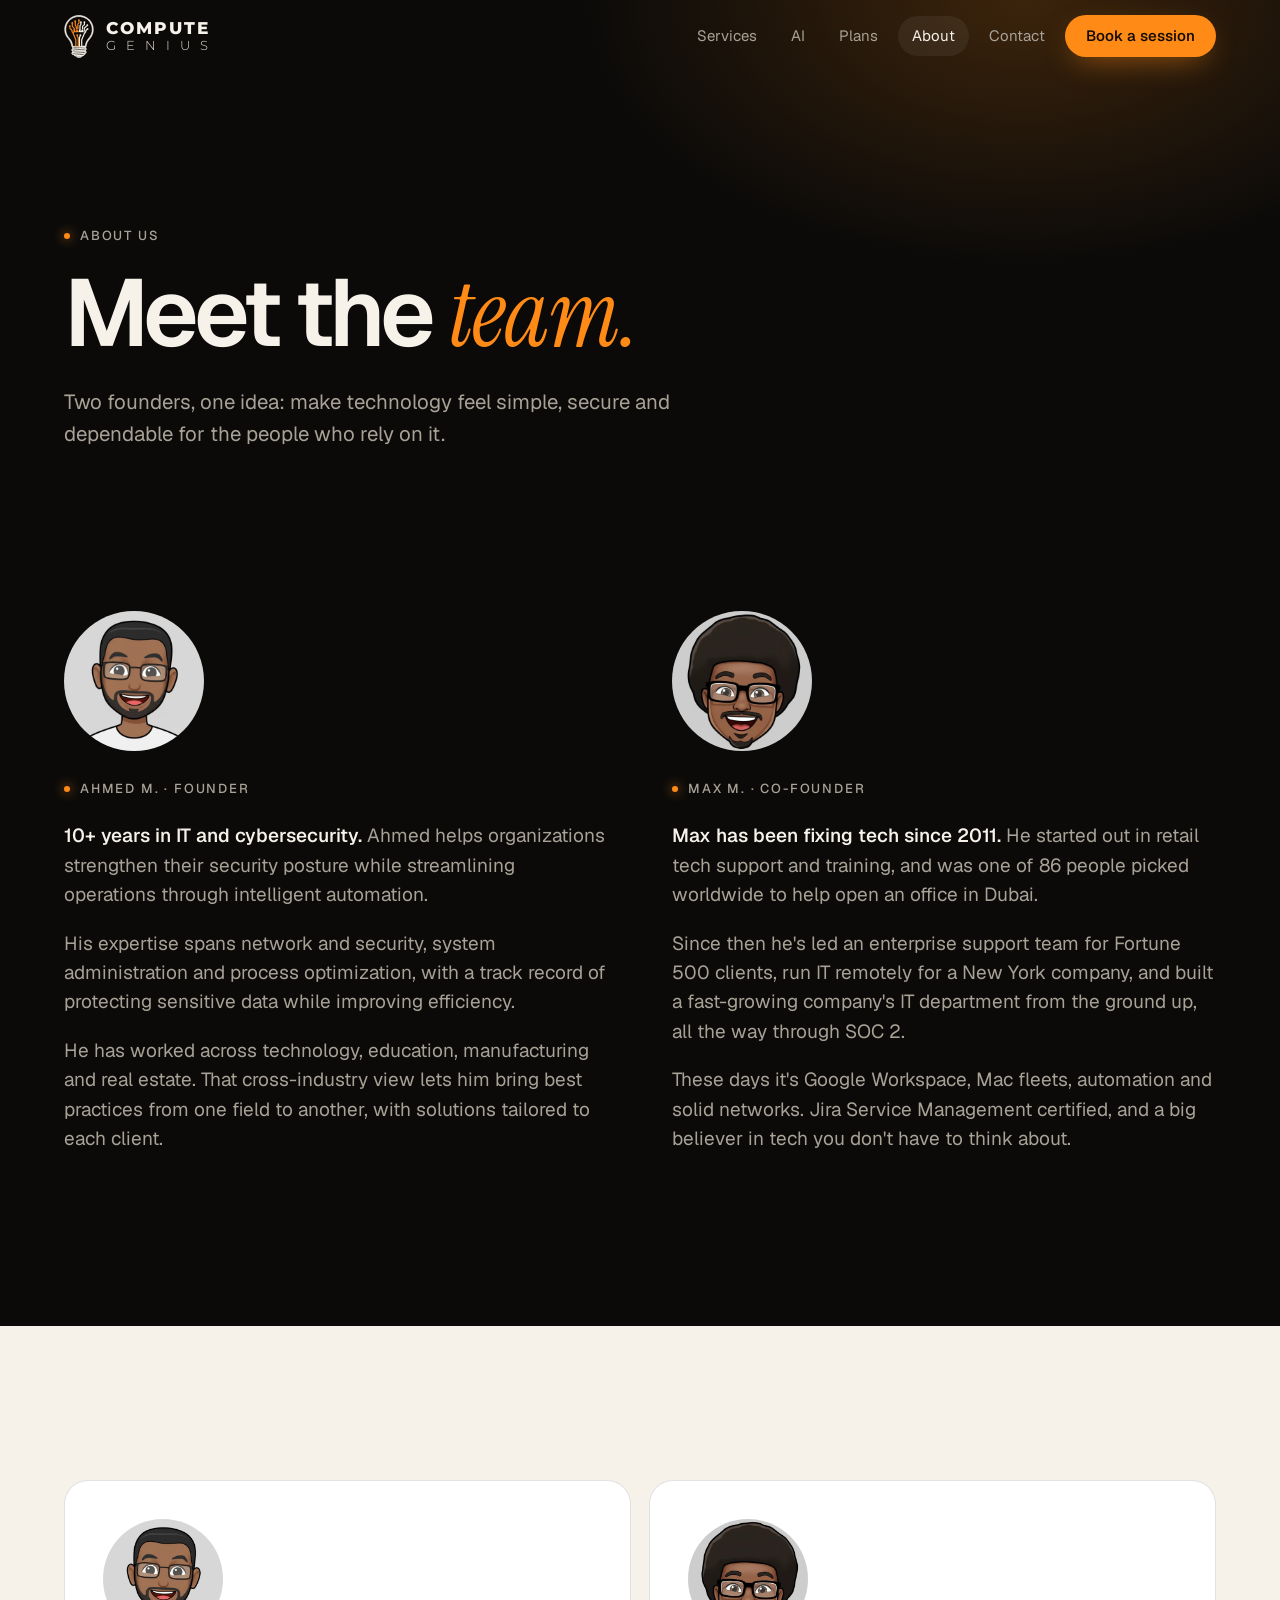
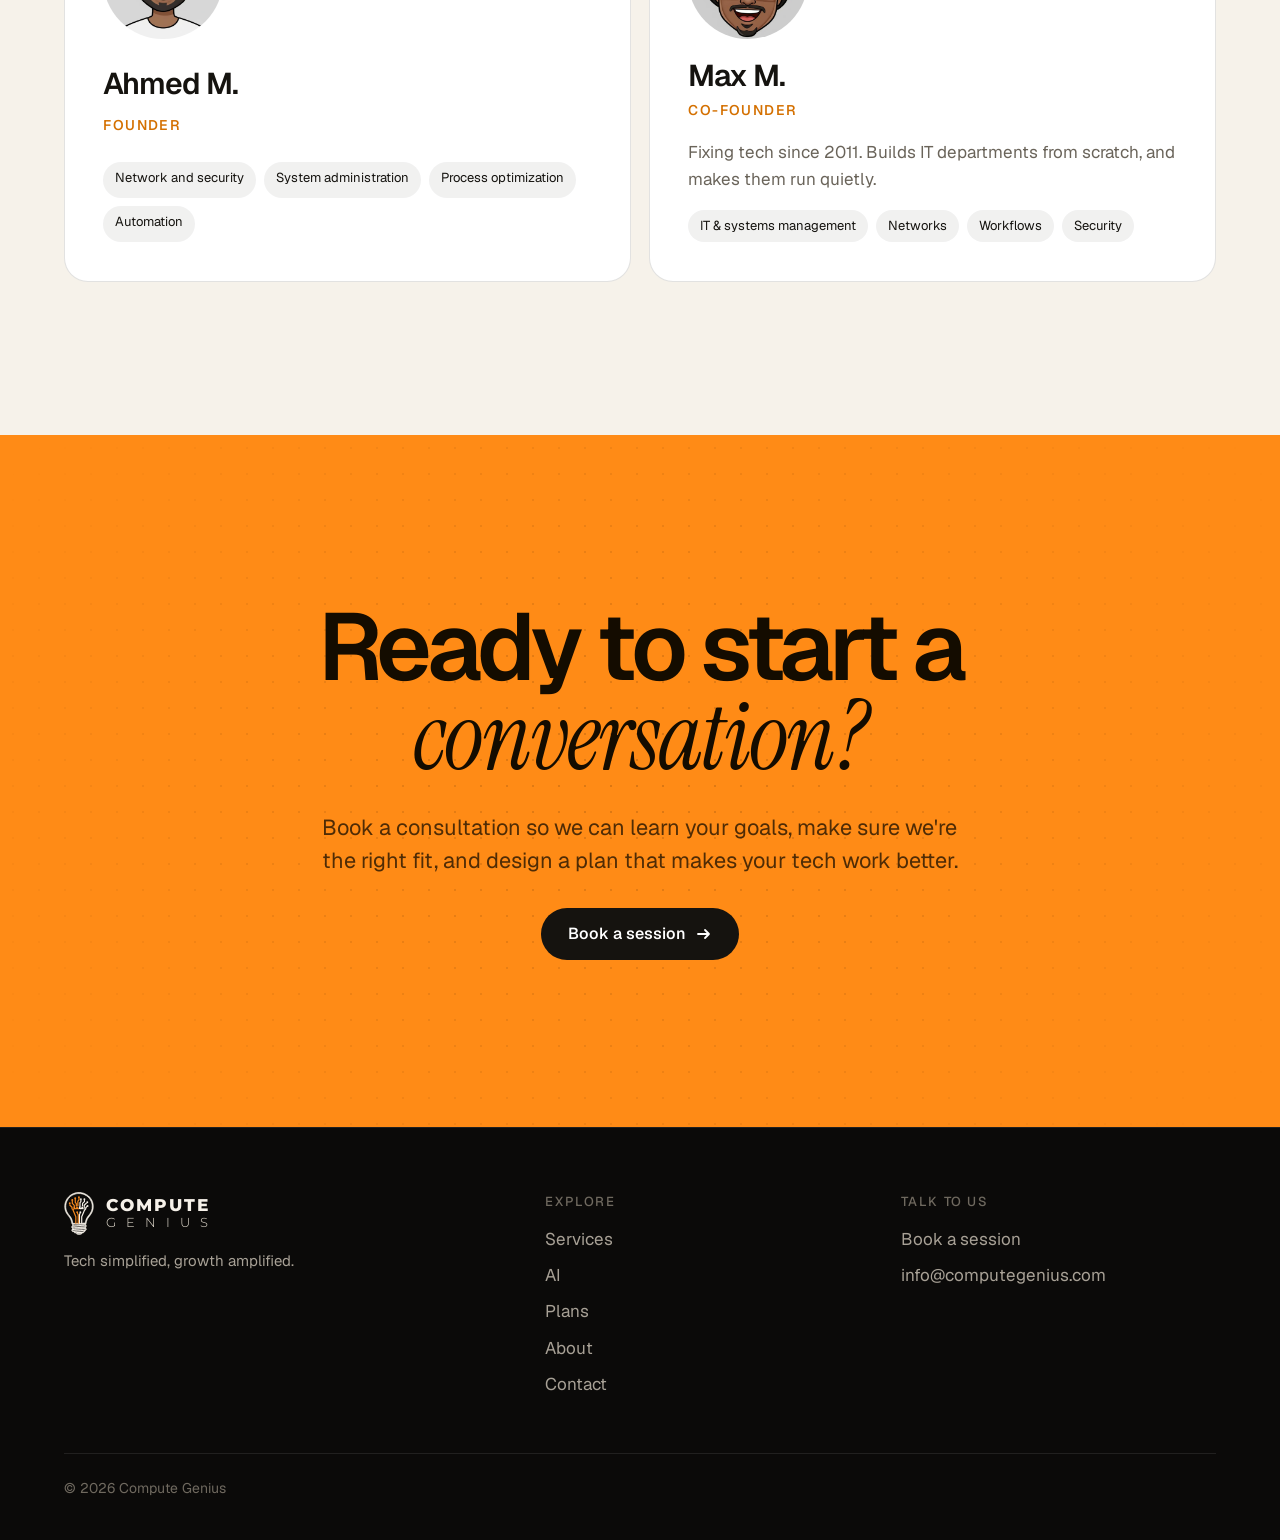
==== about.html @ c1fb6291 "Initial commit via Netlify [skip ci]" ====
<!doctype html>
<html lang="en">
<head>
<meta charset="utf-8">
<meta name="viewport" content="width=device-width,initial-scale=1,viewport-fit=cover">
<title>About — Compute Genius</title>
<meta name="description" content="Meet the founders of Compute Genius: Ahmed M. and Max M.">
<meta name="robots" content="noindex">
<meta name="theme-color" content="#0b0a09">
<meta property="og:title" content="About — Compute Genius">
<meta property="og:description" content="Meet the founders of Compute Genius: Ahmed M. and Max M.">
<link rel="icon" href="/assets/favicon.svg" type="image/svg+xml">
<link rel="preload" href="/assets/fonts/Geist-latin.woff2" as="font" type="font/woff2" crossorigin>
<link rel="stylesheet" href="/assets/style.css?v=v6">
</head>
<body>
<a class="skip" href="#main">Skip to content</a>
<header class="nav">
  <div class="wrap nav-in">
    <a class="brand" href="/" aria-label="Compute Genius home"><img class="mark" src="/assets/cg-mark.svg" width="30" height="43" alt=""><span class="wm"><b>COMPUTE</b><i><span>G</span><span>E</span><span>N</span><span>I</span><span>U</span><span>S</span></i></span></a>
    <button class="burger" aria-label="Menu" aria-expanded="false" aria-controls="links"><i></i><i></i></button>
    <nav class="links" id="links" aria-label="Main">
      <a class="l" href="/#services">Services</a>
      <a class="l" href="/#ai">AI</a>
      <a class="l" href="/#plans">Plans</a>
      <a class="l" href="/about.html" aria-current="page">About</a>
      <a class="l" href="/contact.html">Contact</a>
      <a class="btn btn-primary btn-sm" href="/contact.html">Book a session</a>
    </nav>
  </div>
</header>
<main id="main">

<section class="page-hero">
  <div class="wrap">
    <span class="eyebrow rv">About us</span>
    <h1 class="rv" style="--rd:.08s">Meet the <span class="serif accent">team.</span></h1>
    <p class="lead rv" style="--rd:.16s">Two founders, one idea: make technology feel simple, secure and dependable for the people who rely on it.</p>
  </div>
</section>

<section class="sec" style="padding-top:clamp(32px,5vw,64px)">
  <div class="wrap">
    <div class="story">
      <div class="rv">
        <div class="avatar"><img src="/assets/img/ahmed.webp?v=v6" alt="Illustrated portrait of Ahmed M., Founder" width="800" height="800"></div>
        <span class="eyebrow" style="margin-bottom:22px">Ahmed M. · Founder</span>
        <p><strong>10+ years in IT and cybersecurity.</strong> Ahmed helps organizations strengthen their security posture while streamlining operations through intelligent automation.</p>
        <p>His expertise spans network and security, system administration and process optimization, with a track record of protecting sensitive data while improving efficiency.</p>
        <p>He has worked across technology, education, manufacturing and real estate. That cross-industry view lets him bring best practices from one field to another, with solutions tailored to each client.</p>
      </div>
      <div class="rv" style="--rd:.1s">
        <div class="avatar"><img src="/assets/img/max.webp?v=v6" alt="Illustrated portrait of Max M., Co-Founder" width="800" height="800"></div>
        <span class="eyebrow" style="margin-bottom:22px">Max M. · Co-Founder</span>
        <p><strong>Max has been fixing tech since 2011.</strong> He started out in retail tech support and training, and was one of 86 people picked worldwide to help open an office in Dubai.</p>
        <p>Since then he's led an enterprise support team for Fortune 500 clients, run IT remotely for a New York company, and built a fast-growing company's IT department from the ground up, all the way through SOC 2.</p>
        <p>These days it's Google Workspace, Mac fleets, automation and solid networks. Jira Service Management certified, and a big believer in tech you don't have to think about.</p>
      </div>
    </div>
  </div>
</section>

<section class="sec paper">
  <div class="wrap">
    <div class="team">
      <article class="person rv"><div class="avatar"><img src="/assets/img/ahmed.webp?v=v6" alt="Illustrated portrait of Ahmed M., Founder" width="800" height="800"></div><h3>Ahmed M.</h3><div class="role">Founder</div>
        <div class="chips"><span>Network and security</span><span>System administration</span><span>Process optimization</span><span>Automation</span></div></article>
      <article class="person rv" style="--rd:.1s"><div class="avatar"><img src="/assets/img/max.webp?v=v6" alt="Illustrated portrait of Max M., Co-Founder" width="800" height="800"></div><h3>Max M.</h3><div class="role">Co-Founder</div>
        <p>Fixing tech since 2011. Builds IT departments from scratch, and makes them run quietly.</p>
        <div class="chips"><span>IT &amp; systems management</span><span>Networks</span><span>Workflows</span><span>Security</span></div></article>
    </div>
  </div>
</section>
<section class="cta">
  <div class="wrap">
    <h2 class="rv">Ready to start a <span class="serif">conversation?</span></h2>
    <p class="rv" style="--rd:.1s">Book a consultation so we can learn your goals, make sure we're the right fit, and design a plan that makes your tech work better.</p>
    <a class="btn btn-dark rv" style="--rd:.2s" href="/contact.html">Book a session <svg viewBox="0 0 16 16" fill="none" stroke="currentColor" stroke-width="1.8" stroke-linecap="round" stroke-linejoin="round" aria-hidden="true"><path d="M2 8h11M9 4l4 4-4 4"/></svg></a>
  </div>
</section>

</main>
<footer>
  <div class="wrap">
    <div class="foot">
      <div>
        <a class="brand" href="/"><img class="mark" src="/assets/cg-mark.svg" width="30" height="43" alt=""><span class="wm"><b>COMPUTE</b><i><span>G</span><span>E</span><span>N</span><span>I</span><span>U</span><span>S</span></i></span></a>
        <p>Tech simplified, growth amplified.</p>
      </div>
      <div>
        <h4>Explore</h4>
        <ul>
          <li><a href="/#services">Services</a></li>
          <li><a href="/#ai">AI</a></li>
          <li><a href="/#plans">Plans</a></li>
          <li><a href="/about.html">About</a></li>
          <li><a href="/contact.html">Contact</a></li>
        </ul>
      </div>
      <div>
        <h4>Talk to us</h4>
        <ul>
          <li><a href="/contact.html">Book a session</a></li>
          <li><a href="mailto:info@computegenius.com">info@computegenius.com</a></li>
        </ul>
      </div>
    </div>
    <div class="legal"><span>© 2026 Compute Genius</span></div>
  </div>
</footer>
<script src="/assets/main.js?v=v6" defer></script>

</body>
</html>
---- assets/style.css ----
@font-face {
  font-family: 'Montserrat';
  font-style: normal;
  font-weight: 300 800;
  font-display: swap;
  src: url(/assets/fonts/Montserrat-latin.woff2) format('woff2');
  unicode-range: U+0000-00FF, U+0131, U+0152-0153, U+02BB-02BC, U+02C6, U+02DA, U+02DC, U+0304, U+0308, U+0329, U+2000-206F, U+20AC, U+2122, U+2191, U+2193, U+2212, U+2215, U+FEFF, U+FFFD;
}
@font-face {
  font-family: 'Geist';
  font-style: normal;
  font-weight: 300 800;
  font-display: swap;
  src: url(/assets/fonts/Geist-latin.woff2) format('woff2');
  unicode-range: U+0000-00FF, U+0131, U+0152-0153, U+02BB-02BC, U+02C6, U+02DA, U+02DC, U+0304, U+0308, U+0329, U+2000-206F, U+20AC, U+2122, U+2191, U+2193, U+2212, U+2215, U+FEFF, U+FFFD;
}
@font-face {
  font-family: 'Instrument Serif';
  font-style: italic;
  font-weight: 400;
  font-display: swap;
  src: url(/assets/fonts/InstrumentSerif-italic.woff2) format('woff2');
  unicode-range: U+0000-00FF, U+0131, U+0152-0153, U+02BB-02BC, U+02C6, U+02DA, U+02DC, U+0304, U+0308, U+0329, U+2000-206F, U+20AC, U+2122, U+2191, U+2193, U+2212, U+2215, U+FEFF, U+FFFD;
}

:root{
  --bg:#0b0a09; --bg2:#12100e; --surface:#171412; --line:rgba(255,255,255,.09);
  --text:#f6f1e9; --muted:#a8a196; --dim:#6f695f;
  --orange:#ff8b16; --orange-2:#ffb35e; --orange-deep:#d47000;
  --paper:#f6f2ea; --ink:#15130f; --ink-muted:#6a645a; --paper-line:rgba(21,19,15,.12);
  --sans:'Geist',ui-sans-serif,system-ui,-apple-system,'Segoe UI',Helvetica,Arial,sans-serif;
  --serif:'Instrument Serif',Georgia,'Times New Roman',serif;
  --pad:clamp(20px,5vw,64px); --max:1240px; --r:24px;
}
*,*::before,*::after{box-sizing:border-box}
html{-webkit-text-size-adjust:100%;scroll-behavior:smooth}
body{margin:0;background:var(--bg);color:var(--text);font-family:var(--sans);font-size:17px;line-height:1.55;-webkit-font-smoothing:antialiased;overflow-x:hidden}
section[id]{scroll-margin-top:96px}
img,svg{display:block;max-width:100%}
a{color:inherit;text-decoration:none}
button{font:inherit;color:inherit}
.wrap{width:100%;max-width:calc(var(--max) + var(--pad)*2);margin:0 auto;padding:0 var(--pad)}
.skip{position:absolute;left:-999px;top:8px;background:var(--orange);color:#000;padding:8px 14px;border-radius:99px;z-index:100}
.skip:focus{left:8px}
:focus-visible{outline:2px solid var(--orange);outline-offset:3px;border-radius:6px}

/* type */
h1,h2,h3{margin:0;font-weight:600;letter-spacing:-.035em;line-height:1.02}
.eyebrow{display:inline-flex;align-items:center;gap:10px;font-size:13px;letter-spacing:.14em;text-transform:uppercase;color:var(--muted);font-weight:500}
.eyebrow::before{content:"";width:6px;height:6px;border-radius:50%;background:var(--orange);box-shadow:0 0 12px var(--orange)}
.serif{font-family:var(--serif);font-style:italic;font-weight:400;letter-spacing:-.01em}
.accent{color:var(--orange)}
h2.big{font-size:clamp(36px,5.4vw,76px)}
.lead{font-size:clamp(18px,1.6vw,21px);color:var(--muted);max-width:34em}

/* buttons */
.btn{display:inline-flex;align-items:center;justify-content:center;gap:10px;height:52px;padding:0 26px;border-radius:99px;font-weight:550;font-size:16px;border:1px solid transparent;cursor:pointer;transition:transform .25s,background .25s,box-shadow .25s,border-color .25s;white-space:nowrap}
.btn-primary{background:var(--orange);color:#140c00;box-shadow:0 0 0 0 rgba(255,139,22,.5),0 10px 30px -10px rgba(255,139,22,.6)}
.btn-primary:hover{transform:translateY(-2px);background:#ff9a34;box-shadow:0 0 0 6px rgba(255,139,22,.15),0 16px 40px -10px rgba(255,139,22,.7)}
.btn-ghost{border-color:rgba(255,255,255,.2);color:var(--text);background:rgba(255,255,255,.03)}
.btn-ghost:hover{border-color:rgba(255,255,255,.45);background:rgba(255,255,255,.07);transform:translateY(-2px)}
.btn-dark{background:#15130f;color:#fff}
.btn-dark:hover{transform:translateY(-2px);background:#000}
.btn svg{width:16px;height:16px;transition:transform .25s}
.btn:hover svg{transform:translateX(3px)}
.btn-sm{height:42px;padding:0 20px;font-size:15px}

/* nav */
.nav{position:fixed;top:0;left:0;right:0;z-index:50;transition:background .3s,border-color .3s,backdrop-filter .3s;border-bottom:1px solid transparent}
.nav.scrolled{background:rgba(11,10,9,.72);backdrop-filter:saturate(1.4) blur(18px);-webkit-backdrop-filter:saturate(1.4) blur(18px);border-color:var(--line)}
.nav-in{display:flex;align-items:center;justify-content:space-between;height:72px}
.brand{display:flex;align-items:center;gap:10px}
.brand{gap:12px}
.brand .mark{width:30px;height:43px;flex:none}
.wm{display:grid;gap:3px;width:max-content;line-height:1}
.wm b{font-family:'Montserrat',var(--sans);font-weight:800;font-size:16.5px;letter-spacing:.12em;color:var(--text);margin-right:-.12em}
.wm i{font-style:normal;font-family:'Montserrat',var(--sans);font-weight:300;font-size:12.5px;color:#e4ddd0;display:flex;justify-content:space-between}
.links{display:flex;align-items:center;gap:6px}
.links a.l{padding:8px 14px;border-radius:99px;color:var(--muted);font-size:15px;transition:color .2s,background .2s}
.links a.l:hover,.links a.l[aria-current="page"]{color:var(--text);background:rgba(255,255,255,.06)}
.burger{display:none;width:44px;height:44px;border-radius:50%;border:1px solid var(--line);background:rgba(255,255,255,.04);cursor:pointer;position:relative}
.burger i{position:absolute;left:13px;right:13px;height:1.5px;background:var(--text);transition:transform .3s,opacity .3s}
.burger i:nth-child(1){top:18px}.burger i:nth-child(2){top:25px}
.nav.open .burger i:nth-child(1){transform:translateY(3.5px) rotate(45deg)}
.nav.open .burger i:nth-child(2){transform:translateY(-3.5px) rotate(-45deg)}

/* hero */
.hero{position:relative;min-height:100svh;display:flex;align-items:center;padding:112px 0 72px;overflow:hidden;isolation:isolate}
.hero::before{content:"";position:absolute;inset:0;z-index:-2;background:
  radial-gradient(60% 60% at var(--gx,72%) var(--gy,45%),rgba(255,139,22,calc(.22*var(--lit,1))),transparent 70%),
  radial-gradient(40% 50% at 12% 100%,rgba(255,139,22,.06),transparent 70%);transition:background .3s}
.hero::after{content:"";position:absolute;inset:0;z-index:-1;background-image:radial-gradient(rgba(255,255,255,.07) 1px,transparent 1.2px);background-size:28px 28px;mask-image:radial-gradient(70% 70% at 70% 45%,#000 0,transparent 75%);-webkit-mask-image:radial-gradient(70% 70% at 70% 45%,#000 0,transparent 75%)}
.hero-grid{display:grid;grid-template-columns:1.2fr .8fr;align-items:center;gap:clamp(20px,4vw,64px)}
.hero h1{font-size:clamp(46px,6.1vw,98px);letter-spacing:-.05em;line-height:.93;margin:22px 0 28px}
.hero h1 .line{display:block;overflow:hidden;padding-bottom:.08em}
.hero h1 .line>span{display:inline-block}
.hero h1 .serif{font-size:1.06em;color:var(--orange);letter-spacing:-.02em}
.hero .lead{margin:0 0 36px}
.cta-row{display:flex;gap:12px;flex-wrap:wrap}
.hero-meta{display:flex;gap:28px;margin-top:48px;color:var(--dim);font-size:14px;flex-wrap:wrap}
.hero-meta b{display:block;color:var(--text);font-weight:550;font-size:15px;margin-bottom:2px}

/* bulb */
.bulb-wrap{position:relative;justify-self:center;width:min(100%,400px);aspect-ratio:530/765}
.bulb-btn{all:unset;display:block;width:100%;height:100%;cursor:pointer;position:relative;-webkit-tap-highlight-color:transparent}
.bulb-btn:focus-visible{outline:2px solid var(--orange);outline-offset:10px;border-radius:40px}
.halo{position:absolute;inset:-14% -34% -2%;background:radial-gradient(closest-side,rgba(255,170,70,.5),rgba(247,137,31,.14) 48%,transparent 72%);opacity:0;animation:halo-on 2.6s .4s forwards;transition:opacity .5s;pointer-events:none;filter:blur(6px)}
.is-off .halo{opacity:0!important;animation:none}
.bulb{width:100%;height:100%;overflow:visible;--o:#F7891F;--w:#F4EFE6}
.bulb .art{animation:art-on 2s .15s both}
.bulb .k{fill:var(--w)}
.bulb .ln path,.bulb .ln circle{fill:none;stroke-width:10.2;stroke-linejoin:miter;stroke-miterlimit:3}
.bulb .ln .nd{stroke-width:10.4}
.bulb .ln .core{fill:#ffd9a0;stroke:none;opacity:.16}
.bulb .o{stroke:var(--o)}
.bulb .w{stroke:var(--w)}
.bulb .halo-n{pointer-events:none}
.bulb .sp{fill:none;stroke:#fff1d4;stroke-width:6;stroke-linecap:round;stroke-linejoin:round;opacity:0;filter:drop-shadow(0 0 4px #ffb35e) drop-shadow(0 0 9px rgba(247,137,31,.9))}
.bulb *{transition:stroke .45s,fill .45s}
.is-off .bulb{--o:#4b4238;--w:#4b4238}
.is-off .bulb .sp,.is-off .bulb .halo-n,.is-off .bulb #lift{display:none}
.is-off .bulb .ln .core{opacity:0}
.is-off .bulb .art{animation:none}
.bulb-hint{position:absolute;left:50%;bottom:-30px;transform:translateX(-50%);font-size:12px;letter-spacing:.14em;text-transform:uppercase;color:var(--dim);white-space:nowrap;opacity:0;animation:fade 1s 3s forwards;pointer-events:none}
@keyframes halo-on{0%{opacity:0}8%{opacity:.7}12%{opacity:.1}20%{opacity:.85}26%{opacity:.25}34%{opacity:.9}100%{opacity:1}}
@keyframes art-on{0%{opacity:0}8%{opacity:1}12%{opacity:.25}20%{opacity:1}26%{opacity:.5}34%,100%{opacity:1}}
@keyframes fade{to{opacity:1}}

/* reveal */
.js .rv{opacity:0;transform:translateY(28px);transition:opacity .9s cubic-bezier(.2,.7,.2,1),transform .9s cubic-bezier(.2,.7,.2,1);transition-delay:var(--rd,0s)}
.js .rv.in{opacity:1;transform:none}
.js .hero h1 .line>span{transform:translateY(105%);transition:transform 1.1s cubic-bezier(.2,.8,.2,1);transition-delay:var(--rd,0s)}
.js .hero.go h1 .line>span{transform:none}

/* marquee */
.marquee{border-block:1px solid var(--line);background:var(--bg2);overflow:hidden;padding:22px 0;mask-image:linear-gradient(90deg,transparent,#000 8%,#000 92%,transparent);-webkit-mask-image:linear-gradient(90deg,transparent,#000 8%,#000 92%,transparent)}
.marquee-track{display:flex;gap:56px;width:max-content;animation:marq 38s linear infinite}
.marquee span{font-size:clamp(20px,2.4vw,30px);letter-spacing:-.02em;color:var(--dim);display:flex;align-items:center;gap:56px;white-space:nowrap}
.marquee span::after{content:"";width:8px;height:8px;border-radius:50%;background:var(--orange);opacity:.7}
@keyframes marq{to{transform:translateX(-50%)}}

/* scene */
.scene{position:relative;height:240vh}
.scene-stick{position:sticky;top:0;height:100svh;display:flex;flex-direction:column;justify-content:center;gap:clamp(20px,4vh,48px);overflow:hidden}
.scene h2{font-size:clamp(40px,7vw,104px);text-align:center;letter-spacing:-.05em;line-height:.95}
.scene h2 .swap{display:grid;justify-items:center}
.scene h2 .swap>span{grid-area:1/1;transition:opacity .5s,transform .6s,filter .5s}
.scene h2 .w-b{opacity:0;transform:translateY(.3em);filter:blur(8px)}
.scene.done h2 .w-a{opacity:0;transform:translateY(-.3em);filter:blur(8px)}
.scene.done h2 .w-b{opacity:1;transform:none;filter:none}
.scene-note{text-align:center;color:var(--muted);max-width:30em;margin:0 auto;padding:0 var(--pad);font-size:clamp(17px,1.5vw,20px)}
.wires{width:100%;height:clamp(200px,36vh,340px);overflow:visible}
.wires path{fill:none;stroke-width:2.5;stroke-linecap:round;stroke-linejoin:round;vector-effect:non-scaling-stroke}
.wires circle{transition:fill .4s,filter .4s}

/* sections */
section.sec{padding:clamp(88px,12vw,168px) 0;position:relative}
.sec-head{display:grid;gap:22px;margin-bottom:clamp(44px,6vw,80px)}
.sec-head.center{text-align:center;justify-items:center}
.sec-head h2{max-width:14em}

/* services */
.cards{display:grid;grid-template-columns:repeat(3,1fr);gap:18px}
.card{position:relative;border-radius:var(--r);background:var(--surface);border:1px solid var(--line);padding:clamp(26px,3vw,38px);display:flex;flex-direction:column;gap:16px;overflow:hidden;transition:transform .4s,border-color .4s}
.card::before{content:"";position:absolute;inset:0;background:radial-gradient(420px circle at var(--mx,50%) var(--my,0%),rgba(255,139,22,.16),transparent 60%);opacity:0;transition:opacity .4s;pointer-events:none}
.card:hover{transform:translateY(-6px);border-color:rgba(255,139,22,.35)}
.card:hover::before{opacity:1}
.card .num{font-size:14px;color:var(--dim);letter-spacing:.1em;font-variant-numeric:tabular-nums}
.ico{width:64px;height:64px;border-radius:18px;display:grid;place-items:center;background:rgba(255,139,22,.1);border:1px solid rgba(255,139,22,.25)}
.ico svg{width:30px;height:30px;stroke:var(--orange);fill:none;stroke-width:1.6;stroke-linecap:round;stroke-linejoin:round}
.card .ico{margin-bottom:2px}
.card h3{font-size:clamp(26px,2.3vw,32px);letter-spacing:-.03em;line-height:1.1;min-height:2.2em;display:flex;align-items:flex-end}
.card p{margin:0;color:var(--muted);min-height:3.1em}
.card ul{list-style:none;margin:4px 0 0;padding:18px 0 0;border-top:1px solid var(--line);display:grid;gap:10px;font-size:15px;color:var(--text);flex:1;align-content:start}
.card li{display:flex;gap:10px;align-items:flex-start;line-height:1.35}

.card li::before{content:"";width:5px;height:5px;border-radius:50%;background:var(--orange);flex:none}

/* paper sections */
.paper{background:var(--paper);color:var(--ink)}
.paper .eyebrow{color:var(--ink-muted)}
.paper .lead{color:var(--ink-muted)}
.plans{display:grid;grid-template-columns:repeat(3,1fr);gap:18px;align-items:stretch}
.plan{background:#fff;border:1px solid var(--paper-line);border-radius:var(--r);padding:clamp(26px,3vw,38px);display:flex;flex-direction:column;gap:20px;transition:transform .4s,box-shadow .4s}
.plan:hover{transform:translateY(-6px);box-shadow:0 30px 60px -30px rgba(21,19,15,.3)}
.plan .tier{font-size:14px;letter-spacing:.12em;text-transform:uppercase;color:var(--ink-muted)}
.plan h3{font-size:clamp(34px,3.4vw,46px);letter-spacing:-.04em}
.plan h3 .serif{color:var(--orange-deep)}
.plan .for{margin:0;color:var(--ink-muted);min-height:4.9em}
.plan .plan-tagline{margin:0;font-weight:550}
.plan .plan-fit{margin:0;font-size:16px}
.plans-note{margin:24px 0 0;color:var(--ink-muted);font-size:16px;max-width:75em}
.plan ul{list-style:none;margin:0;padding:22px 0 0;border-top:1px solid var(--paper-line);display:grid;gap:13px;flex:1;align-content:start}
.plan li{display:flex;gap:12px;align-items:flex-start;font-size:16px}
.plan li svg{flex:none;width:20px;height:20px;margin-top:2px;stroke:var(--orange-deep);fill:none;stroke-width:2;stroke-linecap:round;stroke-linejoin:round}
.plan.dark{background:#15130f;color:var(--text);border-color:#15130f;position:relative;overflow:hidden}
.plan.dark::before{content:"";position:absolute;right:-30%;top:-20%;width:90%;aspect-ratio:1;background:radial-gradient(closest-side,rgba(255,139,22,.35),transparent);pointer-events:none}
.plan.dark .tier,.plan.dark .for{color:var(--muted)}
.plan.dark h3 .serif{color:var(--orange)}
.plan.dark ul{border-color:var(--line)}
.plan.dark li svg{stroke:var(--orange)}
.plan .btn{margin-top:6px}
.custom{margin-top:18px;border-radius:var(--r);border:1px dashed rgba(21,19,15,.3);padding:clamp(24px,3vw,36px);display:flex;justify-content:space-between;align-items:center;gap:24px;flex-wrap:wrap}
.custom h3{font-size:clamp(24px,2.6vw,34px)}
.custom p{margin:6px 0 0;color:var(--ink-muted);max-width:36em}
.custom.talk{border:1.5px solid rgba(212,112,0,.35);background:linear-gradient(180deg,#fff,rgba(255,139,22,.08));padding:clamp(28px,3.4vw,44px);align-items:center}
.custom.talk .eyebrow{margin-bottom:10px}
.custom.talk h3{font-size:clamp(30px,3.2vw,44px);letter-spacing:-.04em}
.custom.talk h3 .serif,.custom.talk h3{color:var(--ink)}
.custom.talk p{margin-top:10px;max-width:38em;font-size:17px}

/* why */
.why-grid{display:grid;grid-template-columns:1.1fr .9fr;gap:clamp(32px,6vw,96px);align-items:start}
.bignum{font-size:clamp(120px,19vw,300px);font-weight:600;letter-spacing:-.07em;line-height:.8;background:linear-gradient(180deg,#ffd29a,var(--orange) 55%,var(--orange-deep));-webkit-background-clip:text;background-clip:text;color:transparent}
.bignum sup{font-size:.4em;vertical-align:top;position:relative;top:.05em;margin-left:.04em}
.why-grid .cap{margin:18px 0 0;font-size:clamp(20px,2vw,26px);letter-spacing:-.02em;max-width:18em}
.pts{display:grid;gap:0}
.pt{padding:26px 0;border-top:1px solid var(--line);display:grid;grid-template-columns:44px 1fr;gap:6px 18px}
.pt:last-child{border-bottom:1px solid var(--line)}
.pt .k{font-size:14px;color:var(--orange);font-variant-numeric:tabular-nums;padding-top:5px}
.pt h3{font-size:24px;letter-spacing:-.025em}
.pt p{grid-column:2;margin:4px 0 0;color:var(--muted)}
.inds{display:flex;flex-wrap:wrap;gap:10px;margin-top:clamp(40px,5vw,64px)}
.inds span{padding:10px 18px;border-radius:99px;border:1px solid var(--line);color:var(--muted);font-size:15px}
.inds-label{margin-top:clamp(40px,5vw,64px);color:var(--dim);font-size:14px;letter-spacing:.1em;text-transform:uppercase}
.inds-label+.inds{margin-top:14px}
.quote{margin-top:clamp(48px,6vw,88px);border:1.5px dashed rgba(255,139,22,.45);border-radius:var(--r);padding:clamp(28px,4vw,56px);position:relative}
.quote q{display:block;font-family:var(--serif);font-style:italic;font-size:clamp(28px,3.6vw,52px);line-height:1.12;quotes:"“" "”";letter-spacing:-.01em}
.quote cite{display:block;margin-top:22px;font-style:normal;color:var(--muted);font-size:15px}
.tag{position:absolute;top:-13px;left:24px;background:var(--bg);padding:2px 12px;font-size:12px;letter-spacing:.12em;text-transform:uppercase;color:var(--orange)}

/* team */
.team{display:grid;grid-template-columns:repeat(2,1fr);gap:18px}
.person{background:#fff;border:1px solid var(--paper-line);border-radius:var(--r);padding:clamp(26px,3vw,40px);display:grid;gap:18px}
.avatar{width:120px;height:120px;border-radius:50%;overflow:hidden;background:#d8d4cc;flex:none}
.avatar img{width:100%;height:100%;object-fit:cover;display:block}
.person h3{font-size:30px;margin-top:4px}
.story .avatar{width:140px;height:140px;margin-bottom:22px}
.person .role{color:var(--orange-deep);font-size:14px;letter-spacing:.1em;text-transform:uppercase;font-weight:550;margin-top:-10px}
.person p{margin:0;color:var(--ink-muted)}
.person .chips{display:flex;flex-wrap:wrap;gap:8px}
.person .chips span{font-size:13px;padding:6px 12px;border-radius:99px;background:rgba(21,19,15,.06)}

/* ai */
.ai-grid{display:grid;grid-template-columns:repeat(3,1fr);gap:18px}
.ai-item{border:1px solid var(--line);border-radius:var(--r);background:var(--surface);padding:clamp(22px,2.6vw,32px);display:grid;gap:12px;min-height:100%}
.ai-item h3{font-size:clamp(20px,1.85vw,24px);letter-spacing:-.03em;line-height:1.2}
.ai-item p{margin:0;color:var(--muted);font-size:16px}
.ai-cta{display:flex;flex-wrap:wrap;align-items:center;justify-content:space-between;gap:16px 24px;margin-top:28px}
.ai-cta p{margin:0;color:var(--muted);font-size:18px}
.sec-head .lead{margin:0}

/* faq */
.faq{max-width:900px;margin:0 auto;border-top:1px solid var(--paper-line)}
.faq details{border-bottom:1px solid var(--paper-line)}
.faq summary{list-style:none;cursor:pointer;display:flex;justify-content:space-between;gap:24px;align-items:center;padding:28px 0;font-size:clamp(19px,2vw,26px);font-weight:550;letter-spacing:-.025em;line-height:1.2}
.faq summary::-webkit-details-marker{display:none}
.faq .pm{flex:none;width:40px;height:40px;border-radius:50%;border:1px solid var(--paper-line);position:relative;transition:background .3s,transform .4s,border-color .3s}
.faq .pm::before,.faq .pm::after{content:"";position:absolute;left:12px;right:12px;top:50%;height:1.5px;background:var(--ink);transition:transform .4s,background .3s}
.faq .pm::after{transform:rotate(90deg)}
.faq details[open] .pm{background:var(--orange);border-color:var(--orange);transform:rotate(180deg)}
.faq details[open] .pm::after{transform:rotate(0)}
.faq details p{margin:0 0 30px;color:var(--ink-muted);max-width:40em;font-size:18px}

/* cta */
.cta{background:var(--orange);color:#140c00;position:relative;overflow:hidden;text-align:center;padding:clamp(96px,13vw,190px) 0}
.cta::before{content:"";position:absolute;inset:0;background-image:radial-gradient(rgba(0,0,0,.14) 1px,transparent 1.3px);background-size:26px 26px;mask-image:radial-gradient(60% 80% at 50% 50%,#000,transparent);-webkit-mask-image:radial-gradient(60% 80% at 50% 50%,#000,transparent)}
.cta .wrap{position:relative;display:grid;justify-items:center;gap:30px}
.cta h2{font-size:clamp(42px,7.4vw,112px);letter-spacing:-.05em;line-height:.94;max-width:11em}
.cta h2 .serif{letter-spacing:-.02em}
.cta p{margin:0;font-size:clamp(18px,1.7vw,22px);max-width:30em;color:rgba(20,12,0,.75)}

/* footer */
footer{background:var(--bg);padding:64px 0 40px;border-top:1px solid var(--line)}
.foot{display:grid;grid-template-columns:1.4fr 1fr 1fr;gap:40px}
.foot p{color:var(--muted);margin:14px 0 0;max-width:22em;font-size:15px}
.foot h4{margin:0 0 14px;font-size:13px;letter-spacing:.12em;text-transform:uppercase;color:var(--dim);font-weight:500}
.foot ul{list-style:none;margin:0;padding:0;display:grid;gap:10px}
.foot li a{color:var(--muted);transition:color .2s}
.foot li a:hover{color:var(--text)}
.legal{margin-top:56px;padding-top:24px;border-top:1px solid var(--line);color:var(--dim);font-size:14px;display:flex;justify-content:space-between;gap:12px;flex-wrap:wrap}
.ph{color:var(--orange-2);font-size:.92em}

/* subpages */
.page-hero{padding:clamp(140px,18vw,220px) 0 clamp(48px,6vw,88px);position:relative;overflow:hidden;isolation:isolate}
.page-hero::before{content:"";position:absolute;inset:0;z-index:-1;background:radial-gradient(50% 70% at 80% 0%,rgba(255,139,22,.2),transparent 70%)}
.page-hero h1{font-size:clamp(44px,7.4vw,112px);letter-spacing:-.05em;line-height:.94;margin:22px 0 28px;max-width:11em}
.contact-grid{display:grid;grid-template-columns:1.1fr .9fr;gap:clamp(24px,4vw,56px);align-items:start}
.panel{background:var(--surface);border:1px solid var(--line);border-radius:var(--r);padding:clamp(26px,3.4vw,44px)}
.panel h2{font-size:clamp(26px,2.6vw,34px);letter-spacing:-.03em;margin-bottom:8px}
.panel>p{color:var(--muted);margin:0 0 26px}
.field{display:grid;gap:8px;margin-bottom:18px}
.field label{font-size:14px;color:var(--muted)}
.field input,.field textarea{width:100%;font:inherit;color:var(--text);background:rgba(255,255,255,.04);border:1px solid var(--line);border-radius:14px;padding:15px 16px;transition:border-color .2s,background .2s}
.field input:focus,.field textarea:focus{outline:none;border-color:var(--orange);background:rgba(255,139,22,.05)}
.field textarea{min-height:130px;resize:vertical}
.f2{display:grid;grid-template-columns:1fr 1fr;gap:16px}
.book{min-height:360px;display:grid;place-items:center;text-align:center;border:1.5px dashed rgba(255,139,22,.45);border-radius:18px;padding:28px;color:var(--muted)}
.book strong{display:block;color:var(--text);font-size:20px;margin-bottom:8px;letter-spacing:-.02em}
.details{display:grid;gap:0;margin-top:28px}
.details div{padding:18px 0;border-top:1px solid var(--line);display:flex;justify-content:space-between;gap:16px;flex-wrap:wrap}
.details dt{color:var(--dim);font-size:14px;letter-spacing:.08em;text-transform:uppercase}
.details dd{margin:0}
.details a{color:var(--text);border-bottom:1px solid rgba(255,139,22,.45);transition:border-color .2s,color .2s}
.details a:hover{color:var(--orange-2);border-color:var(--orange)}
.story{display:grid;grid-template-columns:1fr 1fr;gap:clamp(24px,5vw,80px);align-items:start}
.story p{margin:0 0 1em;color:var(--muted);font-size:19px}
.story p strong{color:var(--text);font-weight:550}

/* responsive */
@media (max-width:980px){
  .hero-grid{grid-template-columns:1fr;text-align:center;justify-items:center}
  .hero .lead{margin-inline:auto}
  .cta-row{justify-content:center}
  .hero-meta{justify-content:center;text-align:center}
  .bulb-wrap{width:min(40vw,168px);order:-1;margin-bottom:30px}
  .hero{padding-top:88px;padding-bottom:56px;min-height:0}
  .hero h1{margin:18px 0 22px}
  .cards,.plans{grid-template-columns:1fr}
  .card{min-height:0;text-align:center;align-items:center}
  .card h3{min-height:0}
  .card p{min-height:0;max-width:28em}
  .card ul{text-align:left;width:100%;max-width:22em;margin-inline:auto;justify-items:start}
  .why-grid,.contact-grid,.story{grid-template-columns:1fr}
  .team{grid-template-columns:1fr}
  .foot{grid-template-columns:1fr 1fr}.foot>div:first-child{grid-column:1/-1}
  .plan .for{min-height:0}
  .links{position:fixed;inset:72px 0 auto 0;flex-direction:column;align-items:stretch;gap:0;padding:12px var(--pad) 28px;background:rgba(11,10,9,.97);backdrop-filter:blur(20px);-webkit-backdrop-filter:blur(20px);border-bottom:1px solid var(--line);transform:translateY(-12px);opacity:0;pointer-events:none;transition:opacity .3s,transform .3s}
  .nav.open .links{opacity:1;transform:none;pointer-events:auto}
  .nav.open{background:rgba(11,10,9,.97)}
  .links a.l{padding:18px 4px;border-radius:0;border-bottom:1px solid var(--line);font-size:20px;color:var(--text)}
  .links .btn{margin-top:20px;height:56px}
  .burger{display:block}
  .sec-head,.sec-head h2{text-align:center;justify-items:center;margin-inline:auto}
  .sec-head.left-m{text-align:left}
  .quote{text-align:center}
  .tag{left:50%;transform:translateX(-50%);white-space:nowrap}
  .bignum,.why-grid .cap,.why-grid .eyebrow{text-align:center;margin-inline:auto}
  .why-grid>div:first-child{display:grid;justify-items:center}
  .inds,.inds-label{justify-content:center;text-align:center}
  .page-hero{text-align:center}
  .page-hero h1,.page-hero .lead{margin-inline:auto}
  .page-hero .cta-row{justify-content:center}
  .ai-grid{grid-template-columns:1fr}
  .ai-item{text-align:center;justify-items:center}
  .ai-cta{flex-direction:column;text-align:center;justify-content:center}
  .custom.talk{text-align:center;justify-content:center;flex-direction:column}
  .story{justify-items:center;text-align:center}
  .story .eyebrow{justify-self:center}
}

@media (max-width:560px){
  body{font-size:16px}
  .f2{grid-template-columns:1fr}
  .custom{text-align:center;justify-content:center}
  .custom .btn,.cta-row .btn{width:100%}
  .cta-row{width:100%}
  .foot{grid-template-columns:1fr 1fr}
  .legal{justify-content:center;text-align:center}
  .hero-meta{gap:12px 18px;font-size:12.5px;flex-wrap:nowrap;justify-content:center}
  .hero-meta b{font-size:14px}
  .person{text-align:center;justify-items:center}
  .person .chips{justify-content:center}
  .person .role{margin-top:-6px}
  .avatar{width:112px;height:112px}
  .custom.talk .btn,.ai-cta .btn{width:100%}
  .details div{flex-direction:column;align-items:center;justify-content:center;text-align:center;gap:4px}
  .faq summary{padding:22px 0}
}
@media (prefers-reduced-motion:reduce){
  html{scroll-behavior:auto}
  *,*::before,*::after{animation-duration:.001ms!important;animation-delay:0s!important;animation-iteration-count:1!important;transition-duration:.001ms!important;transition-delay:0s!important}
  .halo{opacity:1}.bulb .art{animation:none}
  .marquee-track{animation:none}
  .scene{height:auto}.scene-stick{position:relative;height:auto;padding:80px 0 40px}
}
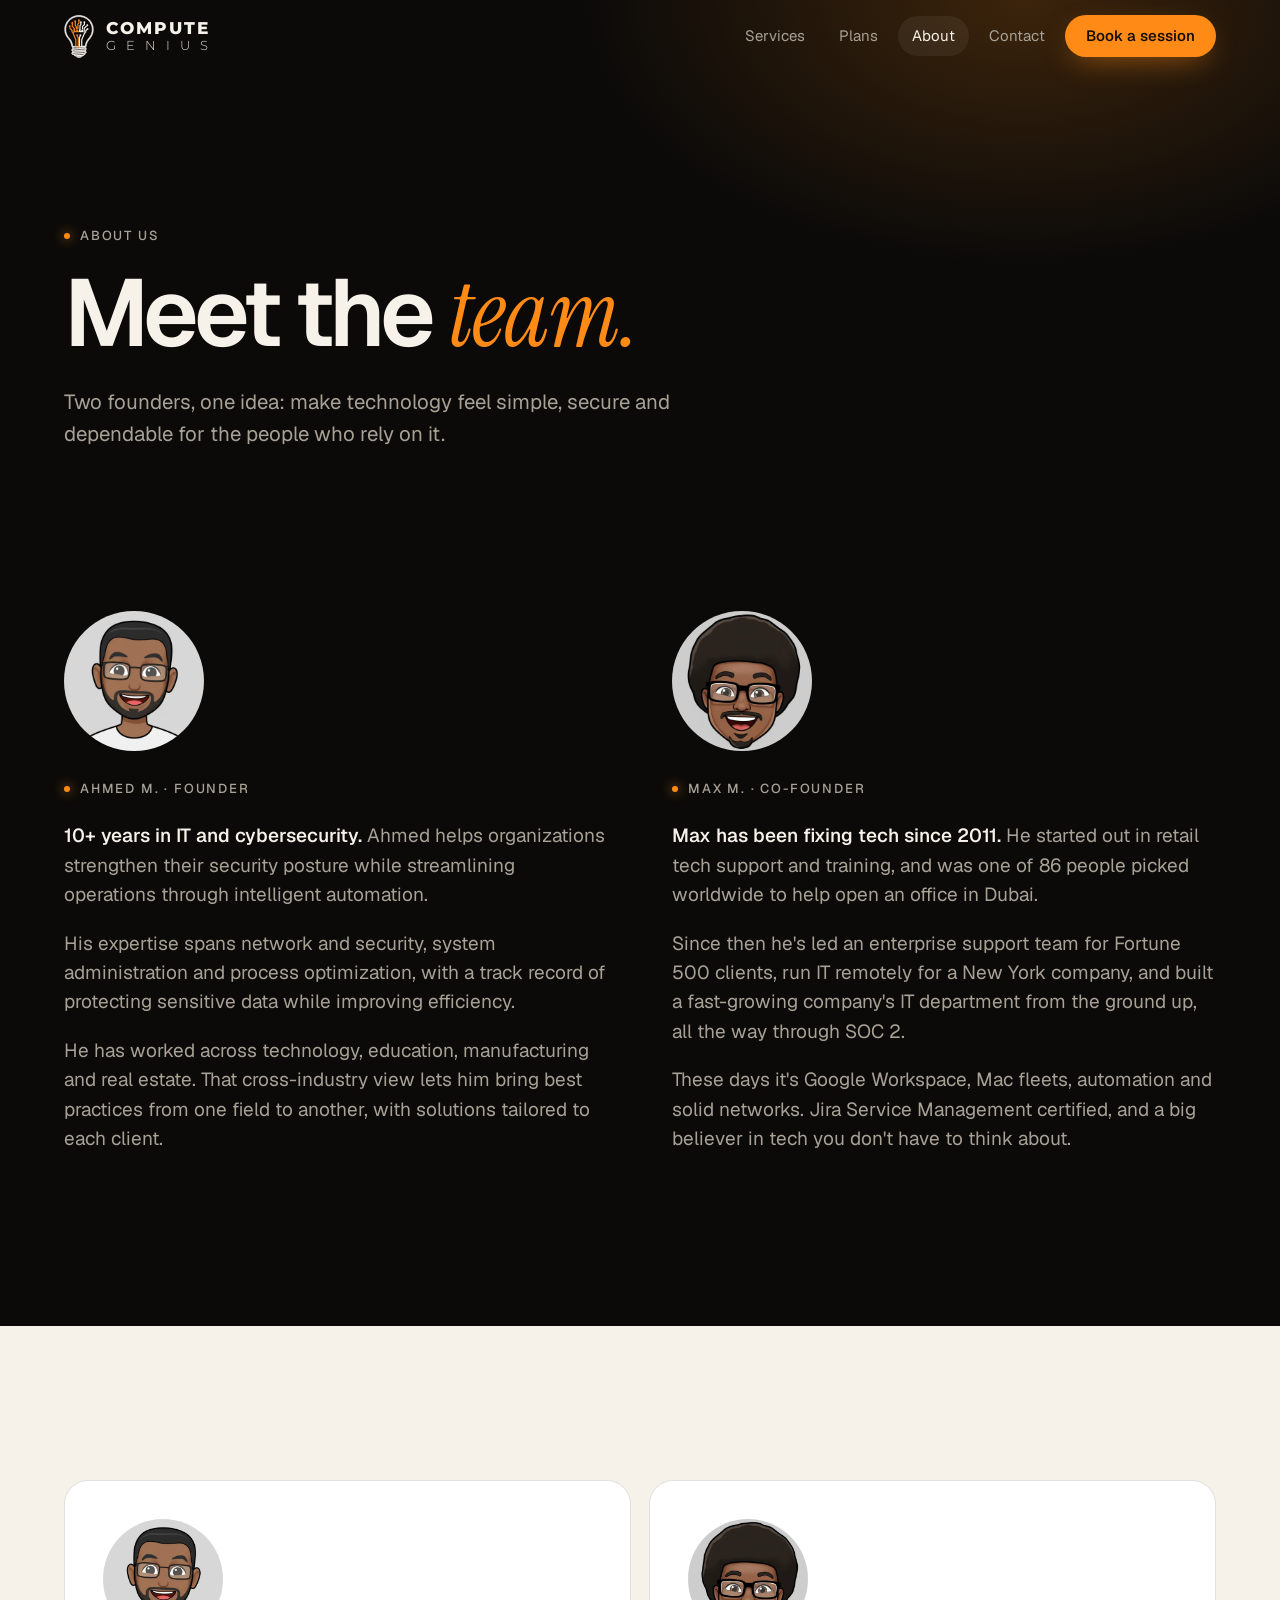
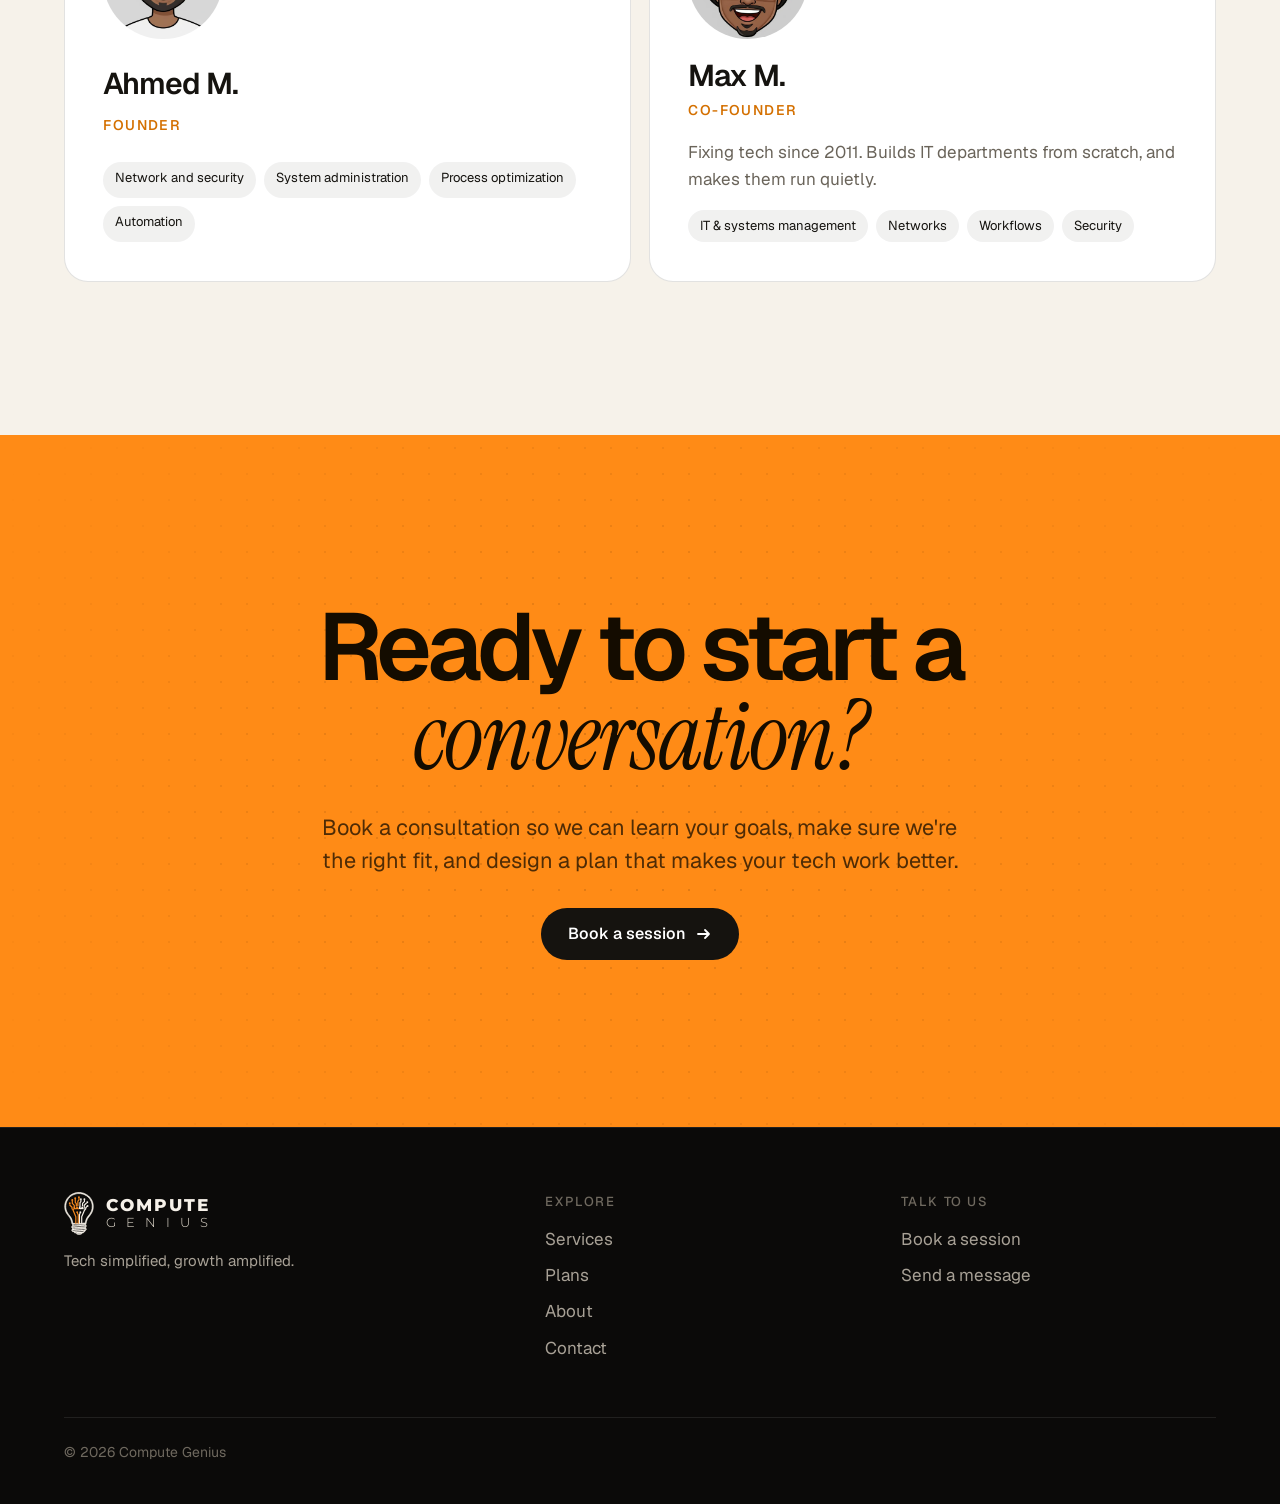
==== commit 05d463ab: "Hide AI services and replace public email with contact form Co-authored-by: Perplexity <noreply@perp" ====
--- a/about.html
+++ b/about.html
@@ -5,13 +5,17 @@
 <meta name="viewport" content="width=device-width,initial-scale=1,viewport-fit=cover">
 <title>About — Compute Genius</title>
 <meta name="description" content="Meet the founders of Compute Genius: Ahmed M. and Max M.">
-<meta name="robots" content="noindex">
 <meta name="theme-color" content="#0b0a09">
 <meta property="og:title" content="About — Compute Genius">
 <meta property="og:description" content="Meet the founders of Compute Genius: Ahmed M. and Max M.">
+<link rel="canonical" href="https://computegenius.com/about">
+<meta property="og:url" content="https://computegenius.com/about">
+<meta property="og:type" content="website">
+<meta property="og:site_name" content="Compute Genius">
+<meta name="twitter:card" content="summary">
 <link rel="icon" href="/assets/favicon.svg" type="image/svg+xml">
 <link rel="preload" href="/assets/fonts/Geist-latin.woff2" as="font" type="font/woff2" crossorigin>
-<link rel="stylesheet" href="/assets/style.css?v=v6">
+<link rel="stylesheet" href="/assets/style.css?v=v7">
 </head>
 <body>
 <a class="skip" href="#main">Skip to content</a>
@@ -21,7 +25,6 @@
     <button class="burger" aria-label="Menu" aria-expanded="false" aria-controls="links"><i></i><i></i></button>
     <nav class="links" id="links" aria-label="Main">
       <a class="l" href="/#services">Services</a>
-      <a class="l" href="/#ai">AI</a>
       <a class="l" href="/#plans">Plans</a>
       <a class="l" href="/about.html" aria-current="page">About</a>
       <a class="l" href="/contact.html">Contact</a>
@@ -91,7 +94,6 @@
         <h4>Explore</h4>
         <ul>
           <li><a href="/#services">Services</a></li>
-          <li><a href="/#ai">AI</a></li>
           <li><a href="/#plans">Plans</a></li>
           <li><a href="/about.html">About</a></li>
           <li><a href="/contact.html">Contact</a></li>
@@ -101,7 +103,7 @@
         <h4>Talk to us</h4>
         <ul>
           <li><a href="/contact.html">Book a session</a></li>
-          <li><a href="mailto:info@computegenius.com">info@computegenius.com</a></li>
+          <li><a href="/contact.html#contact-form">Send a message</a></li>
         </ul>
       </div>
     </div>
--- a/assets/style.css
+++ b/assets/style.css
@@ -297,6 +297,8 @@
 .f2{display:grid;grid-template-columns:1fr 1fr;gap:16px}
 .book{min-height:360px;display:grid;place-items:center;text-align:center;border:1.5px dashed rgba(255,139,22,.45);border-radius:18px;padding:28px;color:var(--muted)}
 .book strong{display:block;color:var(--text);font-size:20px;margin-bottom:8px;letter-spacing:-.02em}
+.book>div{max-width:100%}
+.book .btn{white-space:normal;max-width:100%;height:auto;min-height:52px;padding:12px 26px;text-align:center;line-height:1.3}
 .details{display:grid;gap:0;margin-top:28px}
 .details div{padding:18px 0;border-top:1px solid var(--line);display:flex;justify-content:space-between;gap:16px;flex-wrap:wrap}
 .details dt{color:var(--dim);font-size:14px;letter-spacing:.08em;text-transform:uppercase}
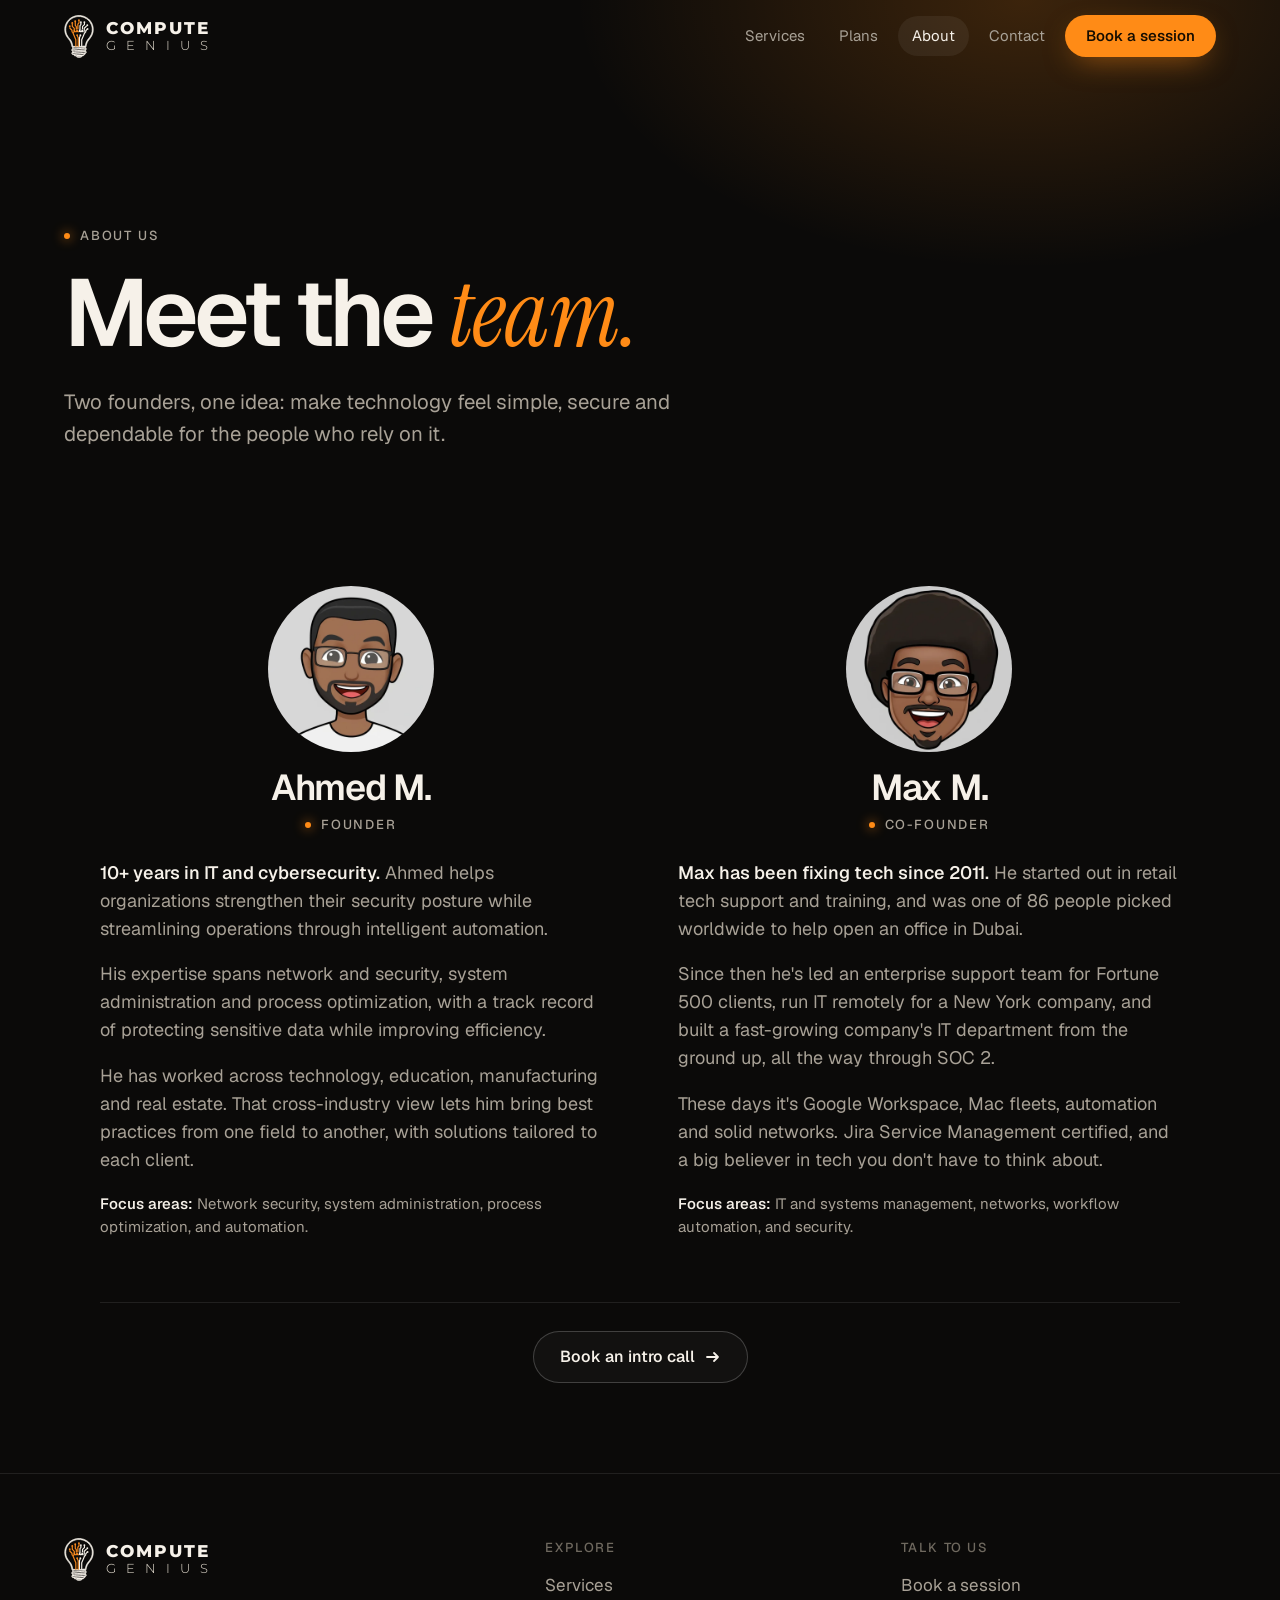
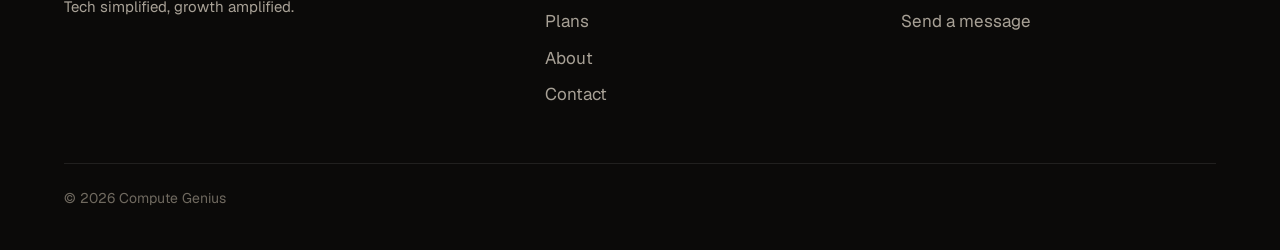
==== commit 0354e786: "Consolidate About founder profiles and simplify booking link Co-authored-by: Perplexity <noreply@per" ====
--- a/about.html
+++ b/about.html
@@ -15,7 +15,7 @@
 <meta name="twitter:card" content="summary">
 <link rel="icon" href="/assets/favicon.svg" type="image/svg+xml">
 <link rel="preload" href="/assets/fonts/Geist-latin.woff2" as="font" type="font/woff2" crossorigin>
-<link rel="stylesheet" href="/assets/style.css?v=v7">
+<link rel="stylesheet" href="/assets/style.css?v=v8">
 </head>
 <body>
 <a class="skip" href="#main">Skip to content</a>
@@ -42,43 +42,35 @@
   </div>
 </section>
 
-<section class="sec" style="padding-top:clamp(32px,5vw,64px)">
+<section class="founders" aria-label="Our founders">
   <div class="wrap">
-    <div class="story">
-      <div class="rv">
-        <div class="avatar"><img src="/assets/img/ahmed.webp?v=v6" alt="Illustrated portrait of Ahmed M., Founder" width="800" height="800"></div>
-        <span class="eyebrow" style="margin-bottom:22px">Ahmed M. · Founder</span>
+    <div class="founders-grid">
+      <article class="founder rv" aria-labelledby="ahmed-name">
+        <header class="founder-heading">
+          <div class="avatar"><img src="/assets/img/ahmed.webp?v=v6" alt="Illustrated portrait of Ahmed M." width="800" height="800"></div>
+          <h2 id="ahmed-name">Ahmed M.</h2>
+          <span class="eyebrow">Founder</span>
+        </header>
         <p><strong>10+ years in IT and cybersecurity.</strong> Ahmed helps organizations strengthen their security posture while streamlining operations through intelligent automation.</p>
         <p>His expertise spans network and security, system administration and process optimization, with a track record of protecting sensitive data while improving efficiency.</p>
         <p>He has worked across technology, education, manufacturing and real estate. That cross-industry view lets him bring best practices from one field to another, with solutions tailored to each client.</p>
-      </div>
-      <div class="rv" style="--rd:.1s">
-        <div class="avatar"><img src="/assets/img/max.webp?v=v6" alt="Illustrated portrait of Max M., Co-Founder" width="800" height="800"></div>
-        <span class="eyebrow" style="margin-bottom:22px">Max M. · Co-Founder</span>
+        <p class="founder-focus"><strong>Focus areas:</strong> Network security, system administration, process optimization, and automation.</p>
+      </article>
+      <article class="founder rv" style="--rd:.1s" aria-labelledby="max-name">
+        <header class="founder-heading">
+          <div class="avatar"><img src="/assets/img/max.webp?v=v6" alt="Illustrated portrait of Max M." width="800" height="800"></div>
+          <h2 id="max-name">Max M.</h2>
+          <span class="eyebrow">Co-Founder</span>
+        </header>
         <p><strong>Max has been fixing tech since 2011.</strong> He started out in retail tech support and training, and was one of 86 people picked worldwide to help open an office in Dubai.</p>
         <p>Since then he's led an enterprise support team for Fortune 500 clients, run IT remotely for a New York company, and built a fast-growing company's IT department from the ground up, all the way through SOC 2.</p>
         <p>These days it's Google Workspace, Mac fleets, automation and solid networks. Jira Service Management certified, and a big believer in tech you don't have to think about.</p>
-      </div>
+        <p class="founder-focus"><strong>Focus areas:</strong> IT and systems management, networks, workflow automation, and security.</p>
+      </article>
     </div>
-  </div>
-</section>
-
-<section class="sec paper">
-  <div class="wrap">
-    <div class="team">
-      <article class="person rv"><div class="avatar"><img src="/assets/img/ahmed.webp?v=v6" alt="Illustrated portrait of Ahmed M., Founder" width="800" height="800"></div><h3>Ahmed M.</h3><div class="role">Founder</div>
-        <div class="chips"><span>Network and security</span><span>System administration</span><span>Process optimization</span><span>Automation</span></div></article>
-      <article class="person rv" style="--rd:.1s"><div class="avatar"><img src="/assets/img/max.webp?v=v6" alt="Illustrated portrait of Max M., Co-Founder" width="800" height="800"></div><h3>Max M.</h3><div class="role">Co-Founder</div>
-        <p>Fixing tech since 2011. Builds IT departments from scratch, and makes them run quietly.</p>
-        <div class="chips"><span>IT &amp; systems management</span><span>Networks</span><span>Workflows</span><span>Security</span></div></article>
+    <div class="founders-next">
+      <a class="btn btn-ghost" href="/contact.html#booking">Book an intro call <svg viewBox="0 0 16 16" fill="none" stroke="currentColor" stroke-width="1.8" stroke-linecap="round" stroke-linejoin="round" aria-hidden="true"><path d="M2 8h11M9 4l4 4-4 4"/></svg></a>
     </div>
-  </div>
-</section>
-<section class="cta">
-  <div class="wrap">
-    <h2 class="rv">Ready to start a <span class="serif">conversation?</span></h2>
-    <p class="rv" style="--rd:.1s">Book a consultation so we can learn your goals, make sure we're the right fit, and design a plan that makes your tech work better.</p>
-    <a class="btn btn-dark rv" style="--rd:.2s" href="/contact.html">Book a session <svg viewBox="0 0 16 16" fill="none" stroke="currentColor" stroke-width="1.8" stroke-linecap="round" stroke-linejoin="round" aria-hidden="true"><path d="M2 8h11M9 4l4 4-4 4"/></svg></a>
   </div>
 </section>
 
--- a/assets/style.css
+++ b/assets/style.css
@@ -235,7 +235,6 @@
 .avatar{width:120px;height:120px;border-radius:50%;overflow:hidden;background:#d8d4cc;flex:none}
 .avatar img{width:100%;height:100%;object-fit:cover;display:block}
 .person h3{font-size:30px;margin-top:4px}
-.story .avatar{width:140px;height:140px;margin-bottom:22px}
 .person .role{color:var(--orange-deep);font-size:14px;letter-spacing:.1em;text-transform:uppercase;font-weight:550;margin-top:-10px}
 .person p{margin:0;color:var(--ink-muted)}
 .person .chips{display:flex;flex-wrap:wrap;gap:8px}
@@ -305,9 +304,17 @@
 .details dd{margin:0}
 .details a{color:var(--text);border-bottom:1px solid rgba(255,139,22,.45);transition:border-color .2s,color .2s}
 .details a:hover{color:var(--orange-2);border-color:var(--orange)}
-.story{display:grid;grid-template-columns:1fr 1fr;gap:clamp(24px,5vw,80px);align-items:start}
-.story p{margin:0 0 1em;color:var(--muted);font-size:19px}
-.story p strong{color:var(--text);font-weight:550}
+.founders{padding:clamp(20px,3vw,44px) 0 clamp(56px,7vw,96px)}
+.founders-grid{display:grid;grid-template-columns:repeat(2,minmax(0,1fr));gap:clamp(32px,6vw,80px);max-width:1080px;margin-inline:auto}
+.founder{width:100%;max-width:54ch;margin-inline:auto;text-align:left}
+.founder-heading{display:grid;justify-items:center;gap:8px;text-align:center;margin-bottom:24px}
+.founder-heading .avatar{width:clamp(128px,13vw,168px);height:auto;aspect-ratio:1;margin-bottom:10px}
+.founder-heading h2{font-size:clamp(26px,3vw,36px)}
+.founder p{margin:0 0 1em;color:var(--muted);font-size:clamp(16px,1.6vw,18px)}
+.founder p strong{color:var(--text);font-weight:550}
+.founder .founder-focus{font-size:15px;margin-bottom:0}
+.founders-next{text-align:center;margin:clamp(32px,5vw,64px) auto 0;max-width:1080px;border-top:1px solid var(--line);padding-top:28px}
+@media (max-width:720px){.founders-grid{grid-template-columns:1fr;gap:48px}}
 
 /* responsive */
 @media (max-width:980px){
@@ -323,7 +330,7 @@
   .card h3{min-height:0}
   .card p{min-height:0;max-width:28em}
   .card ul{text-align:left;width:100%;max-width:22em;margin-inline:auto;justify-items:start}
-  .why-grid,.contact-grid,.story{grid-template-columns:1fr}
+  .why-grid,.contact-grid{grid-template-columns:1fr}
   .team{grid-template-columns:1fr}
   .foot{grid-template-columns:1fr 1fr}.foot>div:first-child{grid-column:1/-1}
   .plan .for{min-height:0}
@@ -347,8 +354,6 @@
   .ai-item{text-align:center;justify-items:center}
   .ai-cta{flex-direction:column;text-align:center;justify-content:center}
   .custom.talk{text-align:center;justify-content:center;flex-direction:column}
-  .story{justify-items:center;text-align:center}
-  .story .eyebrow{justify-self:center}
 }
 
 @media (max-width:560px){
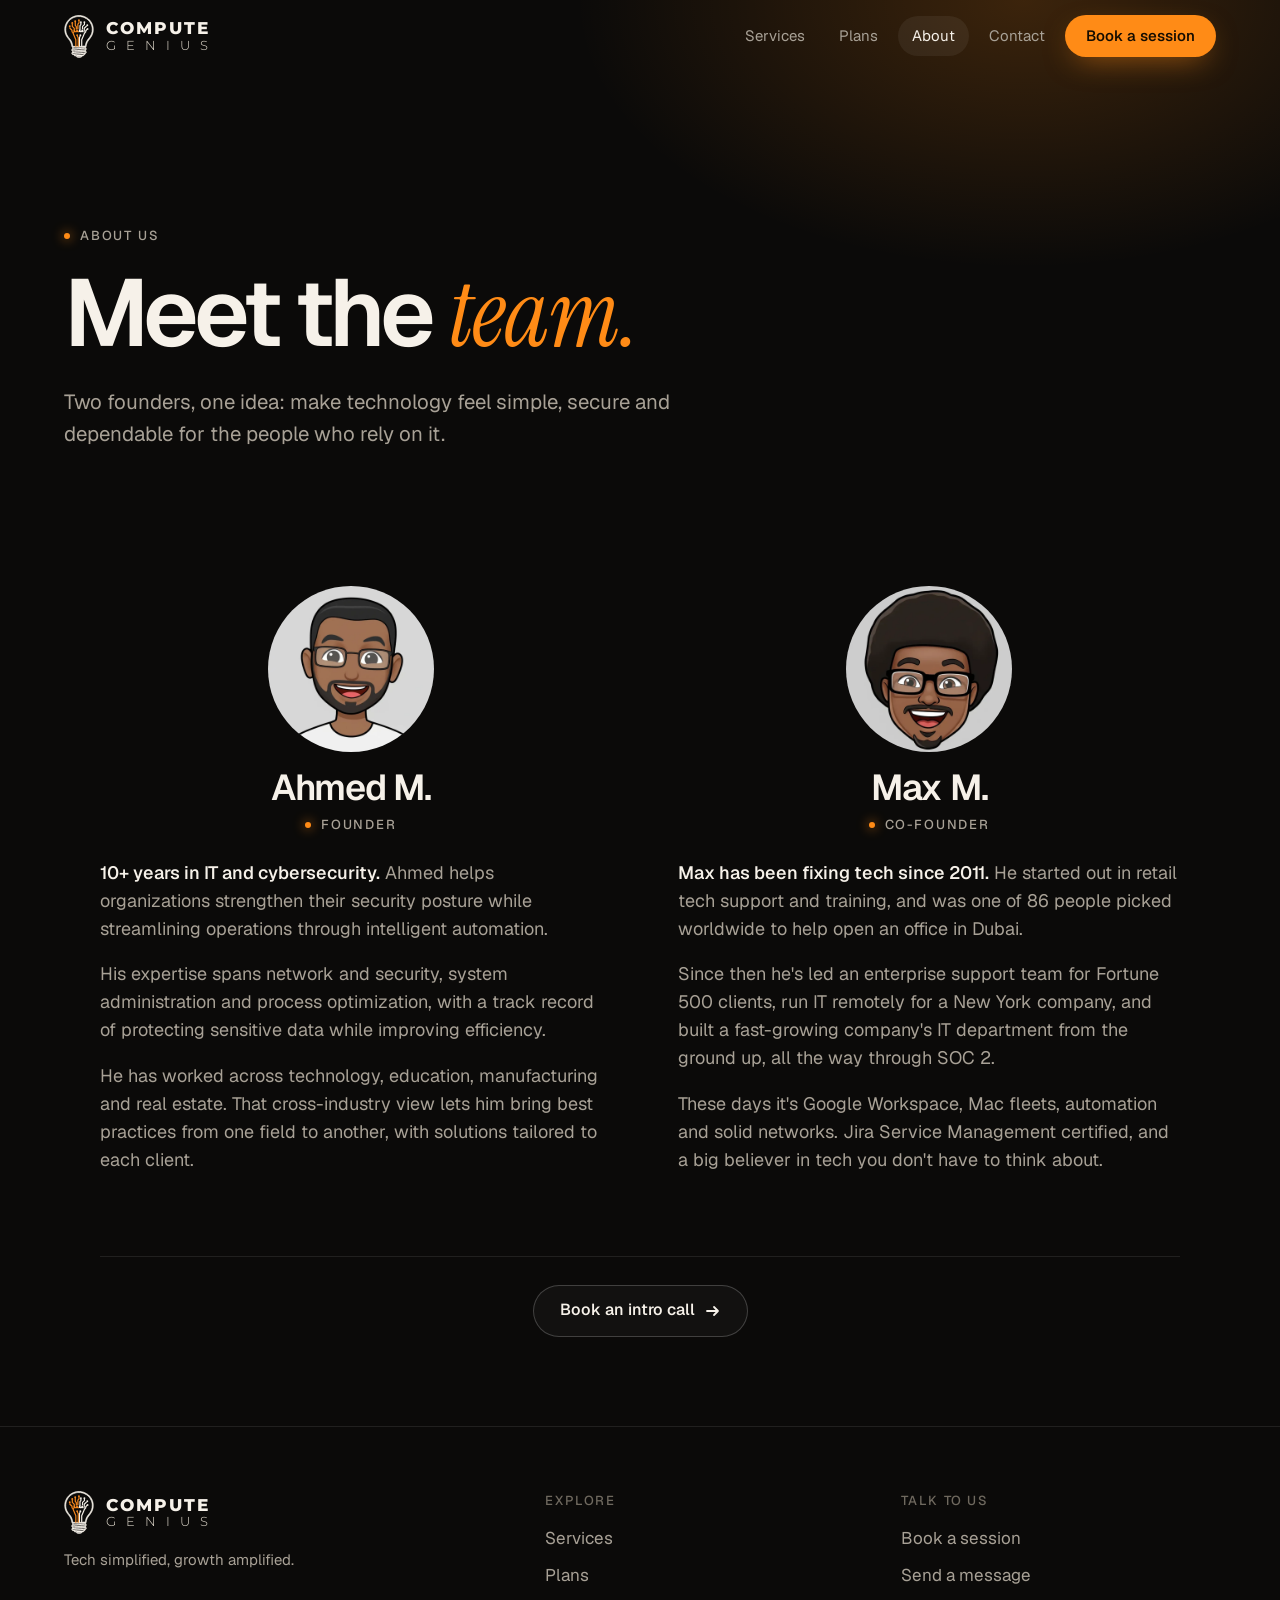
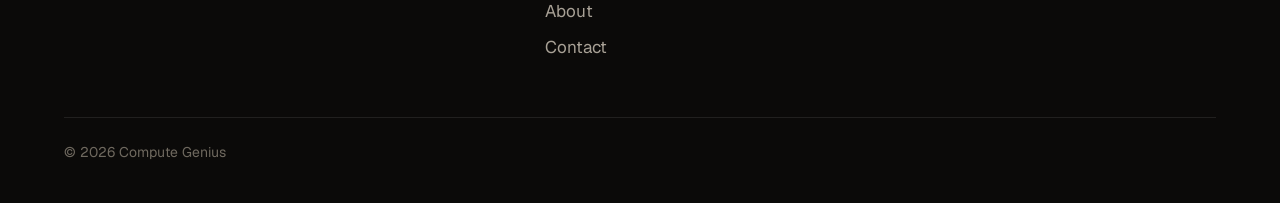
==== commit 37fdf7df: "Remove focus areas from founder bios Co-authored-by: Perplexity <noreply@perplexity.ai>" ====
--- a/about.html
+++ b/about.html
@@ -54,7 +54,6 @@
         <p><strong>10+ years in IT and cybersecurity.</strong> Ahmed helps organizations strengthen their security posture while streamlining operations through intelligent automation.</p>
         <p>His expertise spans network and security, system administration and process optimization, with a track record of protecting sensitive data while improving efficiency.</p>
         <p>He has worked across technology, education, manufacturing and real estate. That cross-industry view lets him bring best practices from one field to another, with solutions tailored to each client.</p>
-        <p class="founder-focus"><strong>Focus areas:</strong> Network security, system administration, process optimization, and automation.</p>
       </article>
       <article class="founder rv" style="--rd:.1s" aria-labelledby="max-name">
         <header class="founder-heading">
@@ -65,7 +64,6 @@
         <p><strong>Max has been fixing tech since 2011.</strong> He started out in retail tech support and training, and was one of 86 people picked worldwide to help open an office in Dubai.</p>
         <p>Since then he's led an enterprise support team for Fortune 500 clients, run IT remotely for a New York company, and built a fast-growing company's IT department from the ground up, all the way through SOC 2.</p>
         <p>These days it's Google Workspace, Mac fleets, automation and solid networks. Jira Service Management certified, and a big believer in tech you don't have to think about.</p>
-        <p class="founder-focus"><strong>Focus areas:</strong> IT and systems management, networks, workflow automation, and security.</p>
       </article>
     </div>
     <div class="founders-next">
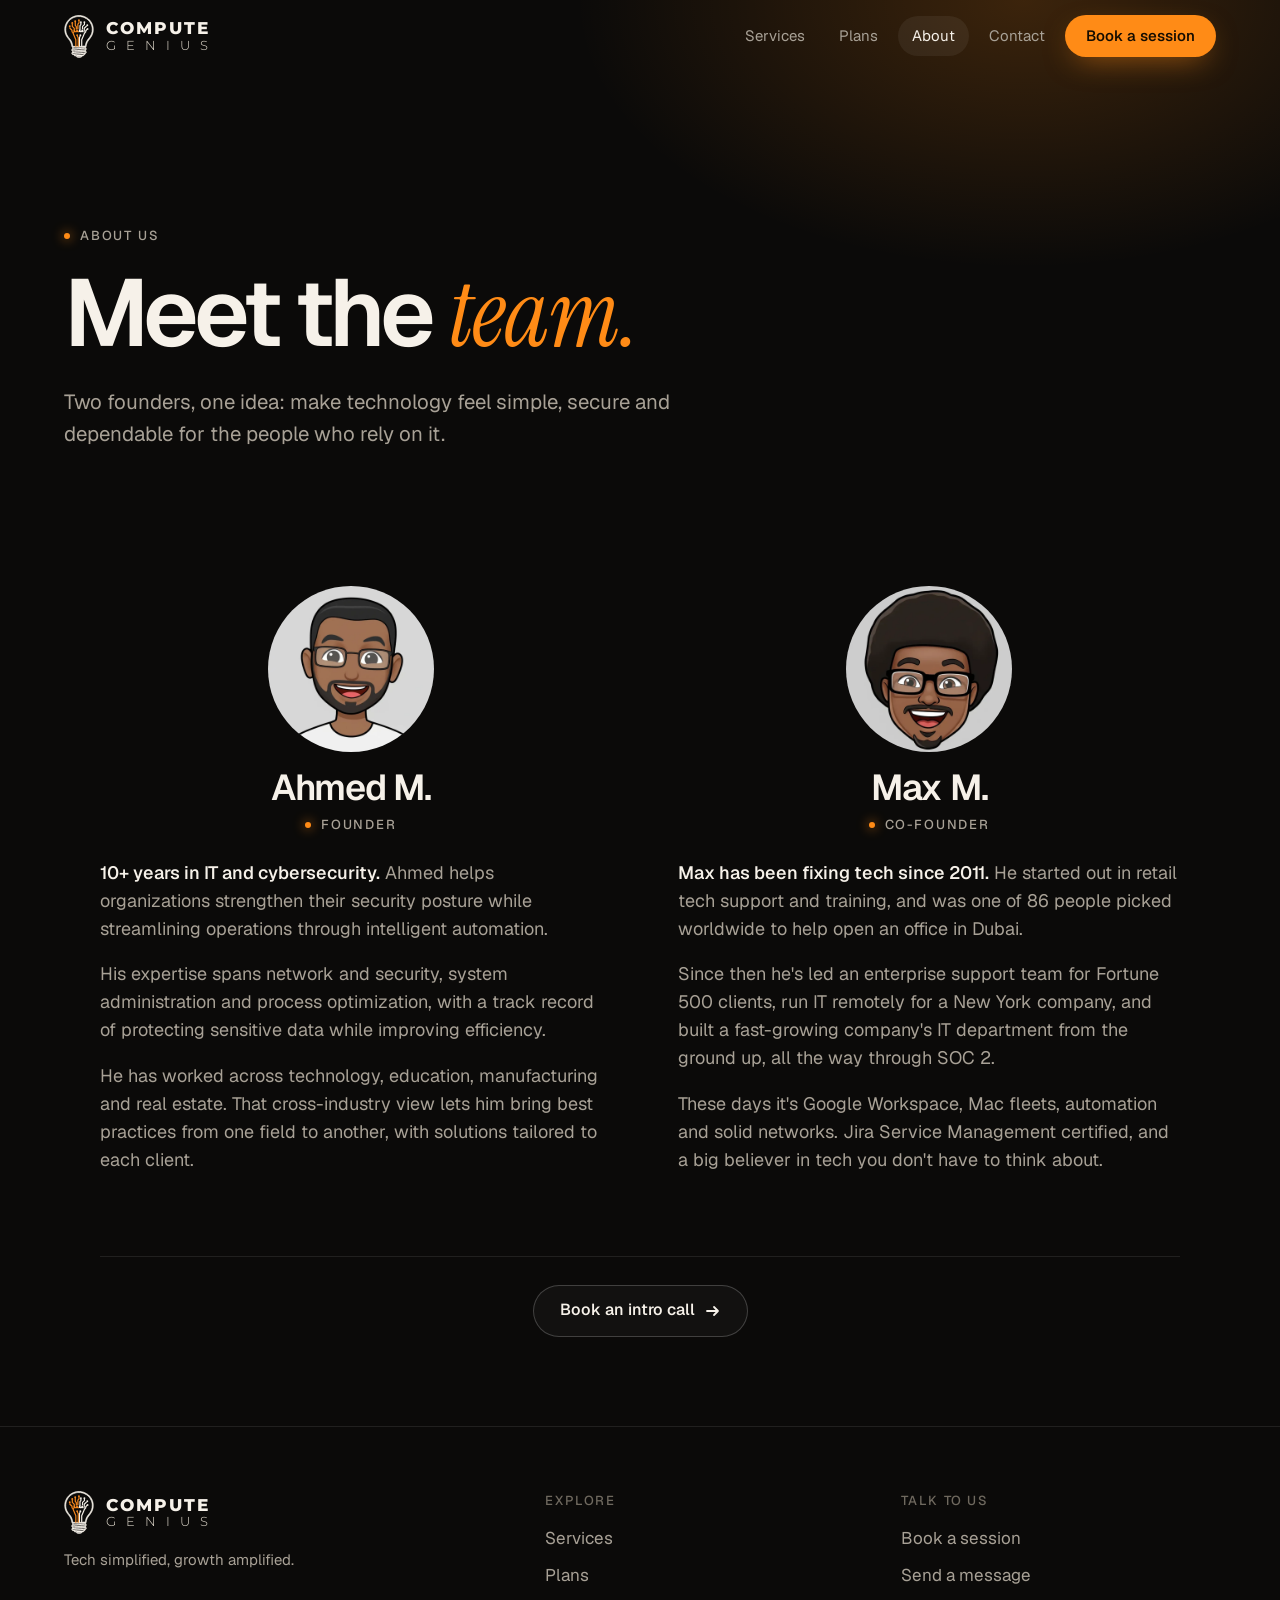
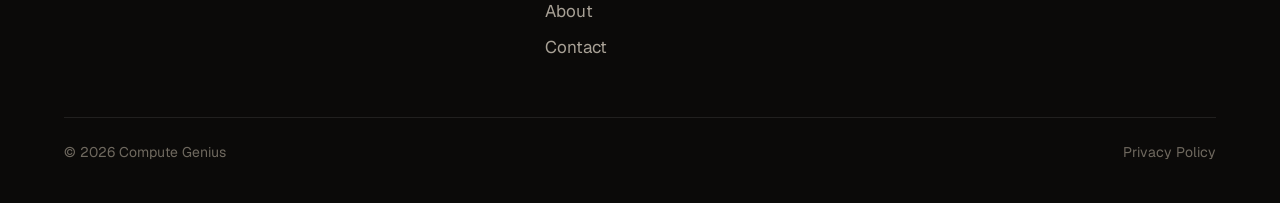
==== commit bfe6e472: "Add website privacy policy and contact form safety note Co-authored-by: Perplexity <noreply@perplexi" ====
--- a/about.html
+++ b/about.html
@@ -97,7 +97,7 @@
         </ul>
       </div>
     </div>
-    <div class="legal"><span>© 2026 Compute Genius</span></div>
+    <div class="legal"><span>© 2026 Compute Genius</span><a href="/privacy">Privacy Policy</a></div>
   </div>
 </footer>
 <script src="/assets/main.js?v=v6" defer></script>
--- a/assets/style.css
+++ b/assets/style.css
@@ -293,6 +293,14 @@
 .field input,.field textarea{width:100%;font:inherit;color:var(--text);background:rgba(255,255,255,.04);border:1px solid var(--line);border-radius:14px;padding:15px 16px;transition:border-color .2s,background .2s}
 .field input:focus,.field textarea:focus{outline:none;border-color:var(--orange);background:rgba(255,139,22,.05)}
 .field textarea{min-height:130px;resize:vertical}
+.form-note{margin:0;color:var(--muted);font-size:14px;line-height:1.5}
+.form-privacy{margin-bottom:16px}
+.form-note a,.policy-copy a{text-decoration:underline;text-underline-offset:.18em;color:var(--orange-2)}
+.policy-hero h1{font-size:clamp(44px,7vw,88px)}
+.policy-copy{width:100%;max-width:calc(72ch + var(--pad)*2);margin-inline:auto;padding:0 var(--pad) clamp(56px,8vw,104px);color:var(--muted)}
+.policy-copy h2{font-size:clamp(24px,3vw,32px);line-height:1.2;color:var(--text);margin:34px 0 12px}
+.policy-copy p{margin:0 0 14px}
+.policy-copy li+li{margin-top:8px}
 .f2{display:grid;grid-template-columns:1fr 1fr;gap:16px}
 .book{min-height:360px;display:grid;place-items:center;text-align:center;border:1.5px dashed rgba(255,139,22,.45);border-radius:18px;padding:28px;color:var(--muted)}
 .book strong{display:block;color:var(--text);font-size:20px;margin-bottom:8px;letter-spacing:-.02em}
